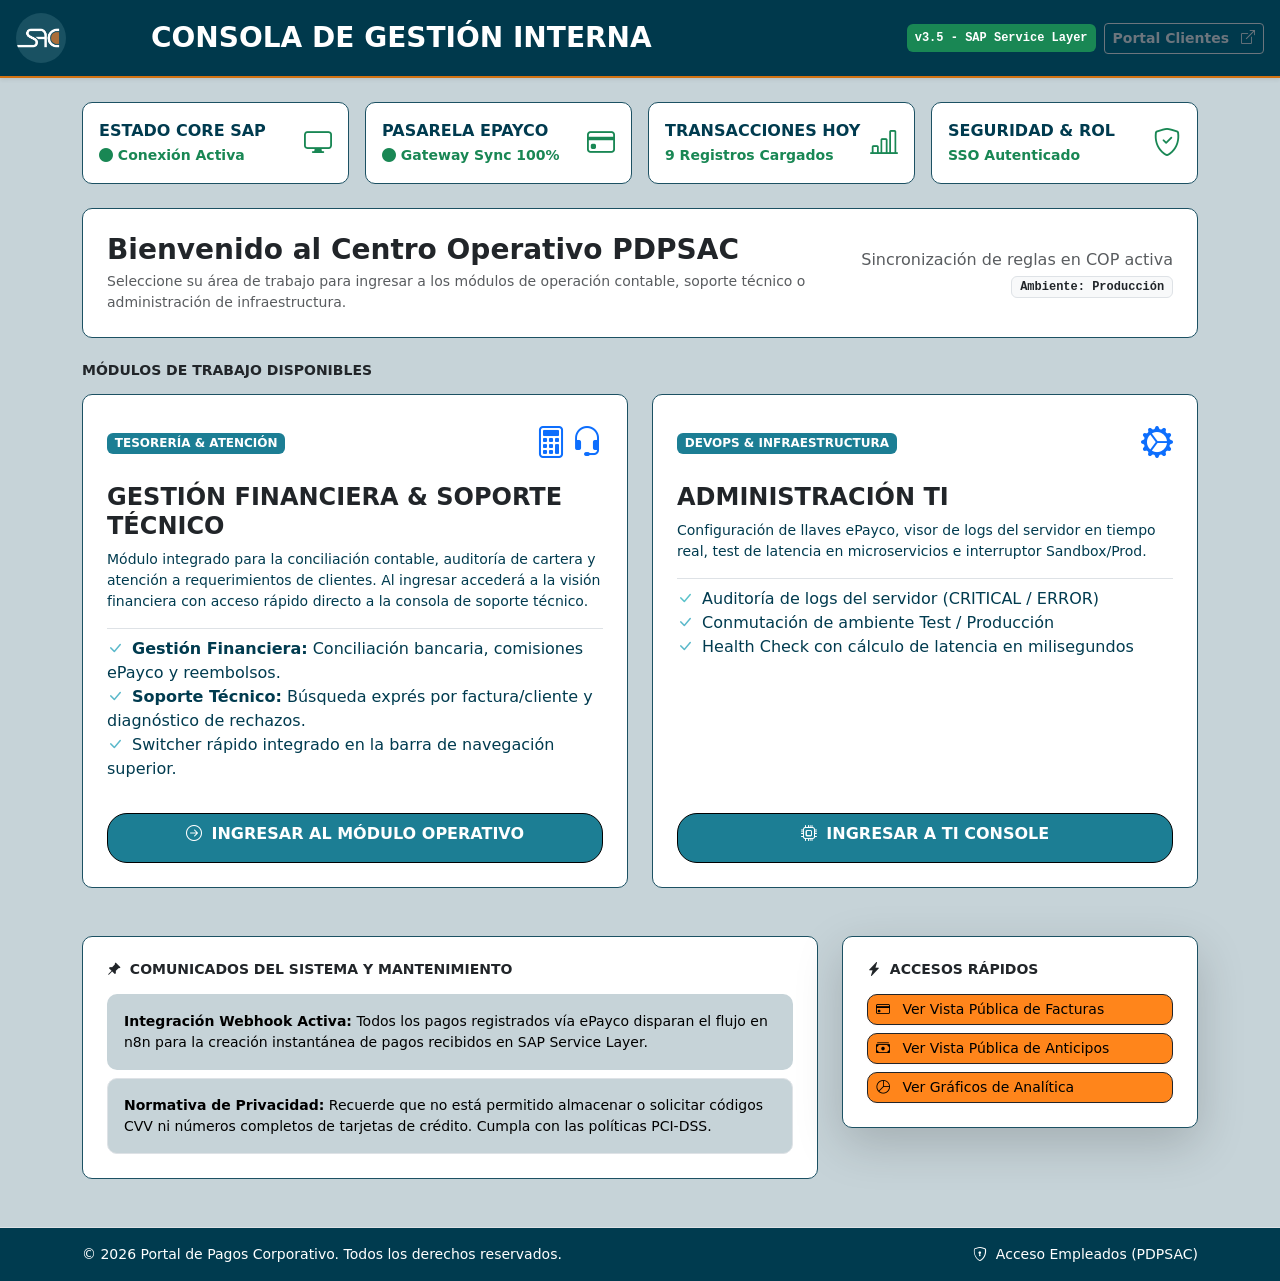
==== PDP2SAC/index.html @ db2924f2 "primer comit" ====
<!DOCTYPE html>
<html lang="es">
<head>
    <meta charset="UTF-8">
    <meta name="viewport" content="width=device-width, initial-scale=1.0">
    <title>SAC - CONSOLA DE ACCESO INTERNO (PDPSAC)</title>
    <link href="https://cdn.jsdelivr.net/npm/bootstrap@5.3.3/dist/css/bootstrap.min.css" rel="stylesheet">
    <link rel="stylesheet" href="https://cdn.jsdelivr.net/npm/bootstrap-icons@1.11.3/font/bootstrap-icons.min.css">
    <link rel="stylesheet" href="../style.css">
</head>
<body>



<!-- NAVBAR RESPONSIVE (PDPSAC/index.html) -->
<nav class="navbar navbar-expand-lg NAVBAR shadow-sm py-2"> 
  <div class="container-fluid px-3">
    
    <!-- Logo -->
    <a class="navbar-brand d-flex align-items-center me-auto me-lg-0" href="index.html">
       <img src="../multimedia/LOGO.png" alt="Logo SAC" class="LOGO">
    </a>

    <!-- Botón Hamburguesa Móvil -->
    <button class="navbar-toggler border-0" type="button" data-bs-toggle="collapse" data-bs-target="#navbarContenido" aria-controls="navbarContenido" aria-expanded="false" aria-label="Toggle navigation">
      <span class="navbar-toggler-icon"></span>
    </button>

    <!-- Título Central (PC) -->
    <div class="d-none d-lg-block text-center flex-grow-1">
      <span class="navbar-text fs-3 fw-bold text-uppercase tracking-wider TITULOPAG">
        Consola de Gestión Interna
      </span>
    </div>

    <!-- Enlaces Desplegables -->
    <div class="collapse navbar-collapse justify-content-end" id="navbarContenido">
      <div class="d-flex flex-column flex-lg-row align-items-stretch align-items-lg-center gap-2 mt-3 mt-lg-0">
        <span class="badge bg-success font-monospace p-2 text-center">v3.5 - SAP Service Layer</span>
        <a href="../index.html" class="btn btn-sm btn-outline-secondary fw-bold w-100 w-lg-auto">
            Portal Clientes <i class="bi bi-box-arrow-up-right ms-1"></i>
        </a>
      </div>
    </div>

  </div>
</nav>



<div class="container mt-4 mb-5">

    
    <!-- BARRA SUPERIOR DE ESTADO EN TIEMPO REAL -->
    <div class="row g-3 mb-4">
        <div class="col-md-3">
            <div class="card CARD p-3 shadow-lg border-0 bg-white border-start border-success border-4 d-flex flex-row align-items-center justify-content-between">
                <div>
                    <span class="font-xs text-uppercase fw-bold d-block">Estado Core SAP</span>
                    <strong class="text-success small"><i class="bi bi-circle-fill font-xs"></i> Conexión Activa</strong>
                </div>
                <div class="fs-3 text-success"><i class="bi bi-display"></i></div>
            </div>
        </div>
        <div class="col-md-3">
            <div class="card CARD p-3 shadow-lg border-0 bg-white border-start border-info border-4 d-flex flex-row align-items-center justify-content-between">
                <div>
                    <span class="font-xs text-uppercase fw-bold d-block">Pasarela ePayco</span>
                    <strong class="text-success small"><i class="bi bi-circle-fill font-xs"></i> Gateway Sync 100%</strong>
                </div>
                <div class="fs-3 text-success"><i class="bi bi-credit-card"></i></div>
            </div>
        </div>
        <div class="col-md-3">
            <div class="card CARD p-3 shadow-lg border-0 bg-white border-start border-warning border-4 d-flex flex-row align-items-center justify-content-between">
                <div>
                    <span class="font-xs text-uppercase fw-bold d-block">Transacciones Hoy</span>
                    <strong class="text-success small" id="cnt-transacciones-hoy">0 Registros</strong>
                </div>
                <div class="fs-3 text-success"><i class="bi bi-bar-chart-line"></i></div>
            </div>
        </div>
        <div class="col-md-3">
            <div class="card CARD p-3 shadow-lg border-0 bg-white border-start border-primary border-4 d-flex flex-row align-items-center justify-content-between">
                <div>
                    <span class="font-xs text-uppercase fw-bold d-block">Seguridad & Rol</span>
                    <strong class="text-success small">SSO Autenticado</strong>
                </div>
                <div class="fs-3 text-success"><i class="bi bi-shield-check"></i></div>
            </div>
        </div>
    </div>


    <!-- BIENVENIDA PRINCIPAL -->
    <div class="card CARD p-4 shadow-lg border-0 bg-white mb-4">
        <div class="row align-items-center">
            <div class="col-md-8">
                <h3 class="fw-bold text-dark m-0">Bienvenido al Centro Operativo PDPSAC</h3>
                <p class="text-muted small m-0 mt-1">
                    Seleccione su área de trabajo para ingresar a los módulos de operación contable, soporte técnico o administración de infraestructura.
                </p>
            </div>
            <div class="col-md-4 text-end">
                <span class="text-muted font-xs d-block">Sincronización de reglas en COP activa</span>
                <span class="badge bg-light text-dark border font-monospace mt-1">Ambiente: Producción</span>
            </div>
        </div>
    </div>

    <!-- SELECCIÓN DE ROLES / MÓDULOS DEL SISTEMA (2 MÓDULOS) -->
    <h5 class="fw-bold text-dark mb-3 text-uppercase small">Módulos de Trabajo Disponibles</h5>
    
    <div class="row g-4 mb-5">
        <!-- 1. MÓDULO UNIFICADO: GESTIÓN FINANCIERA & SOPORTE TÉCNICO -->
        <div class="col-md-6">
            <div class="card CARD p-4 shadow-lg border-0 bg-white h-100 border-top border-primary border-4 d-flex flex-column justify-content-between">
                <div>
                    <div class="d-flex justify-content-between align-items-center mb-3">
                        <span class="badge fw-bold text-uppercase" style="color: #ffffff; background-color: #1c7e94;">Tesorería & Atención</span>
                        <div class="fs-2 text-primary">
                            <i class="bi bi-calculator me-1"></i><i class="bi bi-headset"></i>
                        </div>
                    </div>
                    <h4 class="fw-bold text-dark text-uppercase">Gestión Financiera & Soporte Técnico</h4>
                    <p class="small">
                        Módulo integrado para la conciliación contable, auditoría de cartera y atención a requerimientos de clientes. Al ingresar accederá a la visión financiera con acceso rápido directo a la consola de soporte técnico.
                    </p>
                    <ul class="list-unstyled font-xs border-top pt-2 mt-3">
                        <li><i class="bi bi-check-lg me-1 fw-bold" style="color: #59b8ca ;"></i> <strong>Gestión Financiera:</strong> Conciliación bancaria, comisiones ePayco y reembolsos.</li>
                        <li><i class="bi bi-check-lg me-1 fw-bold" style="color: #59b8ca ;"></i> <strong>Soporte Técnico:</strong> Búsqueda exprés por factura/cliente y diagnóstico de rechazos.</li>
                        <li><i class="bi bi-check-lg me-1 fw-bold" style="color: #59b8ca ;"></i> Switcher rápido integrado en la barra de navegación superior.</li>
                    </ul>
                </div>
                <div class="mt-3">
                    <a href="financiero.html" class="btn BOTON6 w-100 py-2 fw-bold text-uppercase">
                        <i class="bi bi-arrow-right-circle me-1"></i> Ingresar al Módulo Operativo
                    </a>
                </div>
            </div>
        </div>

        <!-- 2. MÓDULO INDEPENDIENTE: ADMINISTRACIÓN TI -->
        <div class="col-md-6">
            <div class="card CARD p-4 shadow-lg border-0 bg-white h-100 border-top border-warning border-4 d-flex flex-column justify-content-between">
                <div>
                    <div class="d-flex justify-content-between align-items-center mb-3">
                        <span class="badge fw-bold text-uppercase" style="color: #ffffff; background-color: #1c7e94;">DevOps & Infraestructura</span>
                        <div class="fs-2 text-primary"><i class="bi bi-gear-wide-connected"></i></div>
                    </div>
                    <h4 class="fw-bold text-dark text-uppercase">Administración TI</h4>
                    <p class="small">
                        Configuración de llaves ePayco, visor de logs del servidor en tiempo real, test de latencia en microservicios e interruptor Sandbox/Prod.
                    </p>
                    <ul class="list-unstyled font-xs border-top pt-2 mt-3">
                        <li><i class="bi bi-check-lg me-1 fw-bold" style="color: #59c2ca ;"></i> Auditoría de logs del servidor (CRITICAL / ERROR)</li>
                        <li><i class="bi bi-check-lg me-1 fw-bold" style="color: #59b8ca ;"></i> Conmutación de ambiente Test / Producción</li>
                        <li><i class="bi bi-check-lg me-1 fw-bold" style="color: #59b8ca ;"></i> Health Check con cálculo de latencia en milisegundos</li>
                    </ul>
                </div>
                <div class="mt-3">
                    <a href="admin.html" class="btn BOTON6 w-100 py-2 fw-bold text-uppercase">
                        <i class="bi bi-cpu me-1"></i> Ingresar a TI Console
                    </a>
                </div>
            </div>
        </div>
    </div>

    <!-- SECCIÓN INFERIOR -->
    <div class="row g-4">
        <div class="col-md-8">
            <div class="card CARD p-4 shadow-lg border-0 bg-white">
                <h6 class="fw-bold text-dark text-uppercase small mb-3">
                    <i class="bi bi-pin-angle-fill me-1"></i> Comunicados del Sistema y Mantenimiento
                </h6>
                <div class="alert ALERTINFO2 p-3 mb-2 small">
                    <strong>Integración Webhook Activa:</strong> Todos los pagos registrados vía ePayco disparan el flujo en n8n para la creación instantánea de pagos recibidos en SAP Service Layer.
                </div>
                <div class="alert ALERTINFO2 alert-light border p-3 m-0 small">
                    <strong>Normativa de Privacidad:</strong> Recuerde que no está permitido almacenar o solicitar códigos CVV ni números completos de tarjetas de crédito. Cumpla con las políticas PCI-DSS.
                </div>
            </div>
        </div>

        <div class="col-md-4">
            <div class="card ALERT p-4 shadow-lg bg-white">
                <h6 class="fw-bold text-dark text-uppercase small mb-3">
                    <i class="bi bi-lightning-charge-fill me-1"></i> Accesos Rápidos
                </h6>
                <div class="d-grid gap-2">
                    <a href="../vistas/facturas.html" class="btn ALERTINFO btn-sm btn-outline-dark text-start shadow-xs">
                        <i class="bi bi-credit-card me-2"></i> Ver Vista Pública de Facturas
                    </a>
                    <a href="../vistas/pago-abierto.html" class="btn ALERTINFO btn-sm btn-outline-dark text-start shadow-xs">
                        <i class="bi bi-cash-stack me-2"></i> Ver Vista Pública de Anticipos
                    </a>
                    <a href="../vistas/analitica.html" class="btn ALERTINFO btn-sm btn-outline-dark text-start shadow-xs">
                        <i class="bi bi-pie-chart me-2"></i> Ver Gráficos de Analítica
                    </a>
                </div>
            </div>
        </div>
    </div>

</div>

<script src="https://cdn.jsdelivr.net/npm/bootstrap@5.3.3/dist/js/bootstrap.bundle.min.js"></script>
<script src="../vistas/data.js"></script>
<script>
    document.addEventListener("DOMContentLoaded", function() {
        if(typeof FACTURAS_DB !== 'undefined') {
            document.getElementById("cnt-transacciones-hoy").innerText = `${FACTURAS_DB.length} Registros Cargados`;
        }
    });
</script>

<!-- PIE DE PÁGINA / FOOTER CON ACCESO INTERNO SECUNDARIO -->
<footer class="border-top py-3 text-center small">
    <div class="container d-flex justify-content-between align-items-center">
        <span>© 2026 Portal de Pagos Corporativo. Todos los derechos reservados.</span>
        <a href="index.html" class="text-decoration-none">
            <i class="bi bi-shield-lock me-1"></i> Acceso Empleados (PDPSAC)
        </a>
    </div>
</footer>
</body>
</html>
---- style.css ----
html, body {
  min-height: 100vh; /* Permite crecer verticalmente si hay más contenido */
  margin: 0;
  padding: 0;
  display: flex;
  flex-direction: column;
  overflow-y: auto; /* Fuerza/permite la barra de scroll vertical */
  background-color: #C6D3D8; /* Color de fondo general */
}

main, .main-container {
  flex: 1; /* Estira la sección central */
  display: flex;
  flex-direction: column;
  justify-content: space-around; /* O space-between: distribuye las tarjetas verticalmente */
  max-width: 1400px;
  width: 100%;
  margin: 0 auto;
  padding: 15px 20px;
  box-sizing: border-box;
  overflow-y: auto; /* Si la pantalla es muy pequeña, habilita scroll solo aquí */
}

header {
  flex-shrink: 0;
}

.NAVBAR {
    background-color: #00394C;
    border-bottom: 2px solid #D27212;
    padding: 0.6rem 0;
}

.LOGO {
    width: 50px;
    height: 50px;
    border-radius: 50%;
    object-fit: cover;
}

.TITULOPAG {
    color: #ffffff;
    transition: color 5.0s ease;
}

.NAVBAR .btn {
    display: inline-flex !important;
    align-items: center !important;
    justify-content: center !important;
    gap: 8px !important;            
    text-decoration: none !important; 
    font-weight: 500;
}

.NAVBAR .btn svg {
    fill: currentColor !important;
    color: inherit !important;
    flex-shrink: 0;
}

/* Clases auxiliares del Dashboard */
.btn-white {
    background-color: #ffffff;
    border: 1px solid #dee2e6;
    color: #333;
    transition: background-color 0.2s;
}
.btn-white:hover {
    background-color: #f8f9fa;
}
.shadow-xs {
    box-shadow: 0 1px 2px #f359590d;
}

.BOTON2 {
    color: #ffffff !important;
    border: 1px solid #ffffff !important;
    background: transparent !important;
    transition: all 0.3s ease;
    border-radius: 20px;
    width: auto;
    height: 50px;
    position:sticky;
}

.BOTON2:hover {
    background-color: #D27212 !important;
    border-color: #D27212 !important;
    color: #ffffff !important;
    box-shadow: 0px 0px 10px 1px #7aeff3;
}

.BOTON1 {
    background-color: #363636 !important;
    border-color: #1C5163 !important;
    color: #ffffff !important;
    transition: all 0.3s ease;
    border-radius: 20px;
    height: 50px;
    position:sticky;
}

.BOTON1:hover {
    background-color: #000000 !important;
    border-color: #000000 !important;
    color: #ffffff !important;
    transform: translateY(-1px);
    box-shadow: 0px 0px 10px 2px #7aeff3;
}

.BOTON111 {
    background-color: #00394c !important;
    border-color: #1C5163 !important;
    color: #ffffff !important;
    transition: all 0.3s ease;
    border-radius: 20px;
    height: 50px;
    position:sticky;
}

.BOTON111:hover {
    background-color: #1c7e94 !important;
    border-color: #000000 !important;
    color: #ffffff !important;
    transform: translateY(-1px);
    box-shadow: 0px 0px 10px 2px #7aeff3;
}

.BOTON3 {
    background-color: #1C5163 !important;
    border-color: #D27212 !important;
    color: #ffffff !important;
    transition: all 0.3s ease;
    border-radius: 20px;
    height: 30px;
    position:sticky;
}

.BOTON3:hover {
    background-color: #D27212 !important;
    border-color: #7aeff3 !important;
    color: #ffffff !important;
    transform: translateY(-1px);
    box-shadow: 0px 0px 10px 2px #7aeff3;
}

.BOTON4 {
    background-color: #1C5163  !important;
    border-color: #000000 !important;
    color: #ffffff !important;
    transition: all 0.3s ease;
    border-radius: 20px;
    height: 40px;
    position:sticky;
}
.BOTON4:hover {
    background-color: #003d52 !important;
    border-color: #1C5163 !important;
    color: #ffffff !important;
    transform: translateY(-1px);
    box-shadow: 0px 0px 10px 2px #0aff16;
}

.BOTON5 {
    background-color: #fff !important;
    border-color: #000000 !important;
    transition: all 0.3s ease;
    border-radius: 20px;
    height: 15px;
    position:sticky;
}

.BOTON5:checked {
    background-color: #1b45ff !important;
    border-color: #000000 !important;
    text-align: center;
    color: #ffffff !important;
    transform: translateY(-1px);
    box-shadow: 0px 0px 10px 2px #7aeff3;
    accent-color: #1b45ff !important;
}

.BOTON5:hover {
    background-color: #1b45ff !important;
    border-color: #000000 !important;
    color: #ffffff !important;
    transform: translateY(-1px);
    box-shadow: 0px 0px 10px 2px #7aeff3;
    accent-color: #1b45ff !important;
}

.BOTON6 {
    background-color: #1c7e94 !important;
    border-color: #000000 !important;
    color: #ffffff !important;
    transition: all 0.3s ease;
    border-radius: 20px;
    height: 50px;
    position:sticky;
}

.BOTON6:hover {
    background-color: #003B4F !important;
    border-color: #000000 !important;
    color: #ffffff !important;
    transform: translateY(-1px);
    box-shadow: 0px 0px 10px 2px #7aeff3;
}

.BOTON7 {
    background-color: #59b8ca   !important;
    border-color: #000000 !important;
    color: #ffffff !important;
    transition: all 0.3s ease;
    border-radius: 20px;
    height: 50px;
    position:sticky;
}
.BOTON7:hover {
    background-color: #1c7e94 !important;
    border-color: #1C5163 !important;
    color: #ffffff !important;
    transform: translateY(-1px);
    box-shadow: 0px 0px 10px 2px #0aff16;
}

.BOTON8 {
    background-color: #E3E9EB !important;
    border-color: #000000 !important;
    color: #000000 !important;
    transition: all 0.3s ease;
    border-radius: 10px;
    height: 50px;
    position:sticky;
}
.BOTON8:hover {
    background-color: #000000 !important;
    border-color: #1C5163 !important;
    color: #ffffff !important;
    transform: translateY(-1px);
    box-shadow: 0px 0px 5px 1px #0aff16;
}

.BOTON9 {
    background-color: #E3E9EB !important;
    border-color: #000000 !important;
    color: #000000 !important;
    transition: all 1.0s ease;
    border-radius: 10px;
    height: 50px;
    position:sticky;
    /* box-shadow: 0px 0px 10px 3px #0aff16; */
}
.BOTON9:hover {
    background-color: #000000 !important;
    border-color: #000000 !important;
    color: #ffffff !important;
    transform: translateY(-1px);
    box-shadow: 0px 0px 10px 3px #0aff16;
}

.BOTON10 {
    background-color: #E3E9EB !important;
    border-color: #000000 !important;
    color: #000000 !important;
    transition: all 1.0s ease;
    border-radius: 10px;
    height: 50px;
    position:sticky;
    /* box-shadow: 0px 0px 5px 3px #ff9d0a; */
}
.BOTON10:hover {
    background-color: #ffee00 !important;
    border-color: #000000 !important;
    color: #000000 !important;
    transform: translateY(-1px);
    box-shadow: 0px 0px 10px 5px #ff7b00;
}

.BOTON11 {
    background-color: #E3E9EB !important;
    border-color: #000000 !important;
    color: #000000 !important;
    transition: all 0.4s ease;
    border-radius: 10px;
    height: 30px;
    width: 250px;
    position:sticky;
    /* box-shadow: 0px 0px 5px 3px #ff9d0a; */
}
.BOTON11:hover {
    background-color: #396776 !important;
    border-color: #000000 !important;
    color: #ffffff !important;
    transform: translateY(-2px);
    box-shadow: 0px 0px 10px 5px #ffffff;
}

.BOTON12 {
    background-color: #ffffff !important;
    border-color: #000000 !important;
    color: #000000 !important;
    transition: all 0.4s ease;
    border-radius: 50px;
    height: 40px;
    width: 100px;
    position:sticky;
    box-shadow: 0px 0px 5px 3px #ff9d0a;
}
.BOTON12:hover {
    background-color: #000000 !important;
    border-color: #000000 !important;
    color: #ff9d0a !important;
    transform: translateY(-2px);
    box-shadow: 0px 0px 10px 5px #ffffff;
}

.BOTON13 {
    background-color: #ffffff !important;
    border-color: #000000 !important;
    color: #000000 !important;
    transition: all 0.4s ease;
    border-radius: 50px;
    height: 40px;
    width: 40px;
    position:sticky;
    box-shadow: 0px 0px 5px 3px #15921b;
}
.BOTON13:hover {
    background-color: #000000 !important;
    border-color: #0aff16 !important;
    color: #0aff16 !important;
    transform: translateY(-2px);
    box-shadow: 0px 0px 10px 5px #ffffff;
}

.BOTON14 {
    background-color: #ffff !important;
    border-color: #000000 !important;
    color: #000000 !important;
    transition: all 0.4s ease;
    border-radius: 50px;
    height: 50px;
    width: 200px;
    position:sticky;
    box-shadow: 0px 0px 5px 3px #15921b;
}

.BOTONANALITIC {
    border-radius: 10px;
    border: 1px solid #000000 !important;
    background-color: #1c7e94 !important;
    color: #ffffff !important;
}

.BOTONANALITIC:hover {
    border-radius: 10px;
    border: 1px solid #000000 !important;
    background-color: #1C5163 !important;
    color: #ff851b !important;
}

.BOTONANALITIC2 {
    border-radius: 10px;
    border: 1px solid #1C5163 !important;
    background-color: #1c7e94 !important;
    color: #ffffff !important;
}

.BOTONANALITIC2:hover {
    border-radius: 10px;
    border: 1px solid #000000 !important;
    background-color: #1C5163 !important;
    color: #ff851b !important;
}

/* Card principal */
.CARD {
    color: #003B4F;
    background-color: #ffffff !important;
    border-radius: 10px;
    border: 1px solid #1C5163 !important;
    box-shadow: 0px 0px 0px 0px #000000 !important;
    
}

/* card interna */
.CARDINT {
    border-radius: 8px;
    border: 1px solid #1C5163 !important;
}

/* .CARD2 {  card fuera de uso
    background-color: #f70101 !important;
    border-radius: 10px;
    border: 2px solid #1C5163;
    box-shadow: 10px 10px 15px 12px #7aeff3 !important;
} */

.CARD3 {
    border-radius: 10px;
    box-shadow: 0px 0px 8px 0px #000000 !important;
}

.CARD4 {
    border-radius: 10px;
    border: 1px solid #0000 !important;
    color: #ff851b !important;
}

.CARD5 {
    border-radius: 10px;
    border: 2px solid #0000 !important;
    color: #1c7e94 !important;
}

.ARAPIDO {
    background-color: #FF851B!important;
    border-radius: 10px;
    border: 1px solid #D27212;
    transition: all 0.3s ease;
    font-size: 0.7rem;
}

.ARAPIDO:hover {
    background-color: #1C5163 !important;
    border-color: #000000 !important;
    color: #ffffff !important;
    transform: translateY(-1px);
}

.ARAPIDO2 {
    background-color: #fff!important;
    border-radius: 10px;
    border: 2px solid #D27212;
    transition: all 0.3s ease;
}

.ARAPIDO2:hover {
    background-color: #000000 !important;
    border-color: #000000 !important;
    color: #ffffff !important;
    transform: translateY(-1px);
    box-shadow: 0px 0px 10px 2px #7aeff3;
}

.ALERT {
    border-radius: 10px;
    color: #333;
    border: 1px solid #1C5163;
}

.ALERT2 {
    border-radius: 10px;
    border: 1px solid #D27212;
    box-shadow: 0px 0px 5px 1px #D27212 !important;
    accent-color: #D27212 !important;
}

.ALERTINFO {
    border-radius: 10px;
    background-color: #ff851b;
    color:#000000;
}

.ALERTINFO:hover {
    border-radius: 10px;
    background-color: #00394c ;
    color:#ffffff;
}

.ALERTINFO2 {
    border-radius: 10px;
    background-color: #C6D3D8;
    color:#000000;
}

/* PIE DE PÁGINA / FOOTER CON ACCESO INTERNO SECUNDARIO */
footer {
    background-color: #003B4F;
    color: #ffffff;
    width: 100%;
    margin: 0;
    flex-shrink: 0;
    position: sticky;
    top: 100vh;
}

footer span, 
footer a {
    color: #ffffff !important;
}

footer a:hover {
    color: #D27212 !important;
}

.CARRUSEL {
    height: 350px;
}

.CARRUSEL img {
    width: 100%;
    height: 100%;
    object-fit: cover;
    object-position: center;
}

/* ESTILOS PARA CAJAS INDEPENDIENTES DE FACTURAS SELECCIONADAS */
.facturas-seleccionadas-container {
    display: flex;
    flex-wrap: wrap;
    gap: 0.5rem;
    align-items: center;
    max-height: 120px;
    overflow-y: auto;
}

.factura-box {
    display: inline-flex;
    align-items: center;
    padding: 0.35rem 0.65rem;
    background-color: #f8f9fa;
    border: 1px solid #1C5163;
    border-radius: 0.375rem;
    font-size: 0.8rem;
    font-weight: 600;
    color: #1C5163;
    box-shadow: 0 1px 2px rgba(0, 0, 0, 0.05);
    user-select: none;
    cursor: default;
}
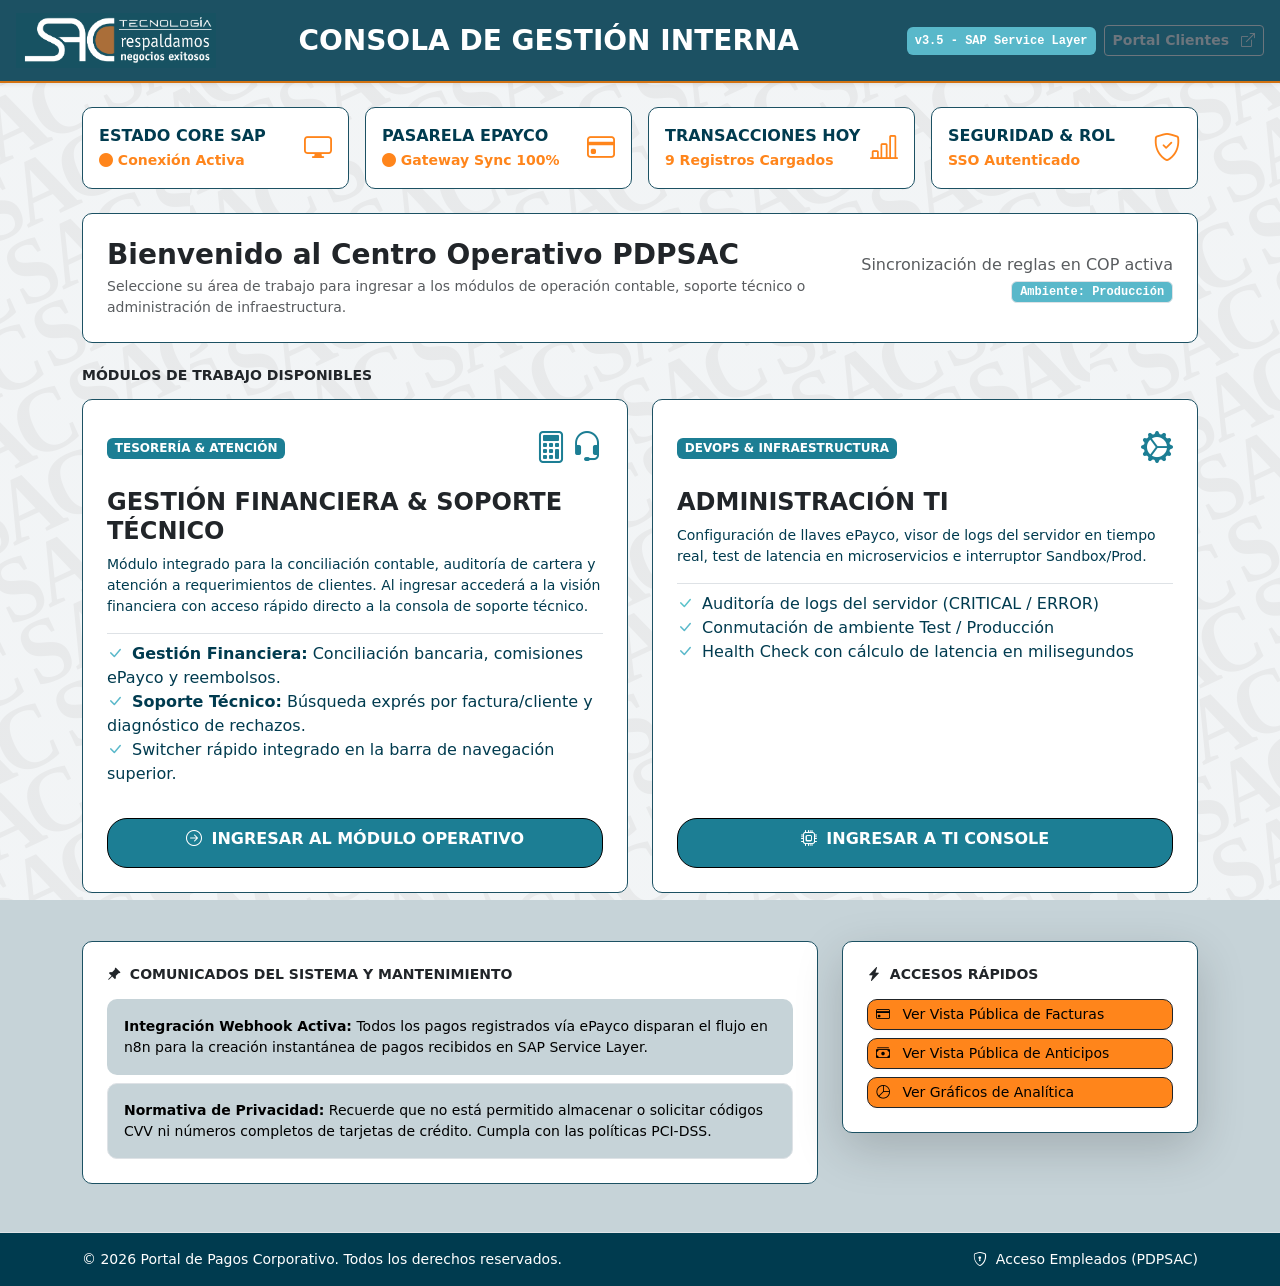
==== commit bce0a2be: "v2 de diseño" ====
--- a/PDP2SAC/index.html
+++ b/PDP2SAC/index.html
@@ -18,7 +18,7 @@
     
     <!-- Logo -->
     <a class="navbar-brand d-flex align-items-center me-auto me-lg-0" href="index.html">
-       <img src="../multimedia/LOGO.png" alt="Logo SAC" class="LOGO">
+       <img src="../multimedia/LOGO1.png" alt="Logo SAC" class="LOGO1">
     </a>
 
     <!-- Botón Hamburguesa Móvil -->
@@ -36,7 +36,7 @@
     <!-- Enlaces Desplegables -->
     <div class="collapse navbar-collapse justify-content-end" id="navbarContenido">
       <div class="d-flex flex-column flex-lg-row align-items-stretch align-items-lg-center gap-2 mt-3 mt-lg-0">
-        <span class="badge bg-success font-monospace p-2 text-center">v3.5 - SAP Service Layer</span>
+        <span class="badge font-monospace p-2 text-center" style="background-color: #59b8ca;">v3.5 - SAP Service Layer</span>
         <a href="../index.html" class="btn btn-sm btn-outline-secondary fw-bold w-100 w-lg-auto">
             Portal Clientes <i class="bi bi-box-arrow-up-right ms-1"></i>
         </a>
@@ -57,36 +57,36 @@
             <div class="card CARD p-3 shadow-lg border-0 bg-white border-start border-success border-4 d-flex flex-row align-items-center justify-content-between">
                 <div>
                     <span class="font-xs text-uppercase fw-bold d-block">Estado Core SAP</span>
-                    <strong class="text-success small"><i class="bi bi-circle-fill font-xs"></i> Conexión Activa</strong>
-                </div>
-                <div class="fs-3 text-success"><i class="bi bi-display"></i></div>
+                    <strong class="small" style="color: #ff851b;"><i class="bi bi-circle-fill font-xs"></i> Conexión Activa</strong>
+                </div>
+                <div class="fs-3"><i class="bi bi-display" style="color: #ff851b;"></i></div>
             </div>
         </div>
         <div class="col-md-3">
             <div class="card CARD p-3 shadow-lg border-0 bg-white border-start border-info border-4 d-flex flex-row align-items-center justify-content-between">
                 <div>
                     <span class="font-xs text-uppercase fw-bold d-block">Pasarela ePayco</span>
-                    <strong class="text-success small"><i class="bi bi-circle-fill font-xs"></i> Gateway Sync 100%</strong>
-                </div>
-                <div class="fs-3 text-success"><i class="bi bi-credit-card"></i></div>
+                    <strong class="small" style="color: #ff851b;"><i class="bi bi-circle-fill font-xs" ></i> Gateway Sync 100%</strong>
+                </div>
+                <div class="fs-3" style="color: #ff851b;"><i class="bi bi-credit-card"></i></div>
             </div>
         </div>
         <div class="col-md-3">
             <div class="card CARD p-3 shadow-lg border-0 bg-white border-start border-warning border-4 d-flex flex-row align-items-center justify-content-between">
                 <div>
                     <span class="font-xs text-uppercase fw-bold d-block">Transacciones Hoy</span>
-                    <strong class="text-success small" id="cnt-transacciones-hoy">0 Registros</strong>
-                </div>
-                <div class="fs-3 text-success"><i class="bi bi-bar-chart-line"></i></div>
+                    <strong class="small" style="color: #ff851b;" id="cnt-transacciones-hoy">0 Registros</strong>
+                </div>
+                <div class="fs-3" style="color: #ff851b;"><i class="bi bi-bar-chart-line"></i></div>
             </div>
         </div>
         <div class="col-md-3">
             <div class="card CARD p-3 shadow-lg border-0 bg-white border-start border-primary border-4 d-flex flex-row align-items-center justify-content-between">
                 <div>
                     <span class="font-xs text-uppercase fw-bold d-block">Seguridad & Rol</span>
-                    <strong class="text-success small">SSO Autenticado</strong>
-                </div>
-                <div class="fs-3 text-success"><i class="bi bi-shield-check"></i></div>
+                    <strong class="small" style="color: #ff851b;">SSO Autenticado</strong>
+                </div>
+                <div class="fs-3" style="color: #ff851b;"><i class="bi bi-shield-check"></i></div>
             </div>
         </div>
     </div>
@@ -103,7 +103,7 @@
             </div>
             <div class="col-md-4 text-end">
                 <span class="text-muted font-xs d-block">Sincronización de reglas en COP activa</span>
-                <span class="badge bg-light text-dark border font-monospace mt-1">Ambiente: Producción</span>
+                <span class="badge text-ligth border font-monospace mt-1" style="background-color: #59b8ca;">Ambiente: Producción</span>
             </div>
         </div>
     </div>
@@ -119,7 +119,7 @@
                     <div class="d-flex justify-content-between align-items-center mb-3">
                         <span class="badge fw-bold text-uppercase" style="color: #ffffff; background-color: #1c7e94;">Tesorería & Atención</span>
                         <div class="fs-2 text-primary">
-                            <i class="bi bi-calculator me-1"></i><i class="bi bi-headset"></i>
+                            <i class="bi bi-calculator me-1" style="color: #1c7e94;"></i><i class="bi bi-headset" style="color: #1c7e94;"></i>
                         </div>
                     </div>
                     <h4 class="fw-bold text-dark text-uppercase">Gestión Financiera & Soporte Técnico</h4>
@@ -146,7 +146,7 @@
                 <div>
                     <div class="d-flex justify-content-between align-items-center mb-3">
                         <span class="badge fw-bold text-uppercase" style="color: #ffffff; background-color: #1c7e94;">DevOps & Infraestructura</span>
-                        <div class="fs-2 text-primary"><i class="bi bi-gear-wide-connected"></i></div>
+                        <div class="fs-2 text-primary"><i class="bi bi-gear-wide-connected" style="color: #1c7e94;"></i></div>
                     </div>
                     <h4 class="fw-bold text-dark text-uppercase">Administración TI</h4>
                     <p class="small">
--- a/style.css
+++ b/style.css
@@ -5,7 +5,16 @@
   display: flex;
   flex-direction: column;
   overflow-y: auto; /* Fuerza/permite la barra de scroll vertical */
-  background-color: #C6D3D8; /* Color de fondo general */
+  background-color: #C6D3D8 !important; /* Color de fondo general */
+  background-image:
+     linear-gradient(rgba(248, 249, 250, 0.88), rgba(248, 249, 250, 0.88)), 
+    url('multimedia/Fondo.svg'); /* Imagen de fondo */
+  background-size: cover; /* Ajusta la imagen al tamaño del contenedor */   
+  background-position: center center;
+  background-attachment: fixed;
+  background-size: contain;
+  opacity: 100.1%; /* Ajusta la opacidad de la imagen de fondo */
+
 }
 
 main, .main-container {
@@ -26,7 +35,7 @@
 }
 
 .NAVBAR {
-    background-color: #00394C;
+    background-color: #1C5163;
     border-bottom: 2px solid #D27212;
     padding: 0.6rem 0;
 }
@@ -35,12 +44,19 @@
     width: 50px;
     height: 50px;
     border-radius: 50%;
+    object-fit: cover;
+}
+
+.LOGO1 {
+    width: auto;
+    height: 55px;
     object-fit: cover;
 }
 
 .TITULOPAG {
     color: #ffffff;
     transition: color 5.0s ease;
+    padding: 0 70px;
 }
 
 .NAVBAR .btn {
